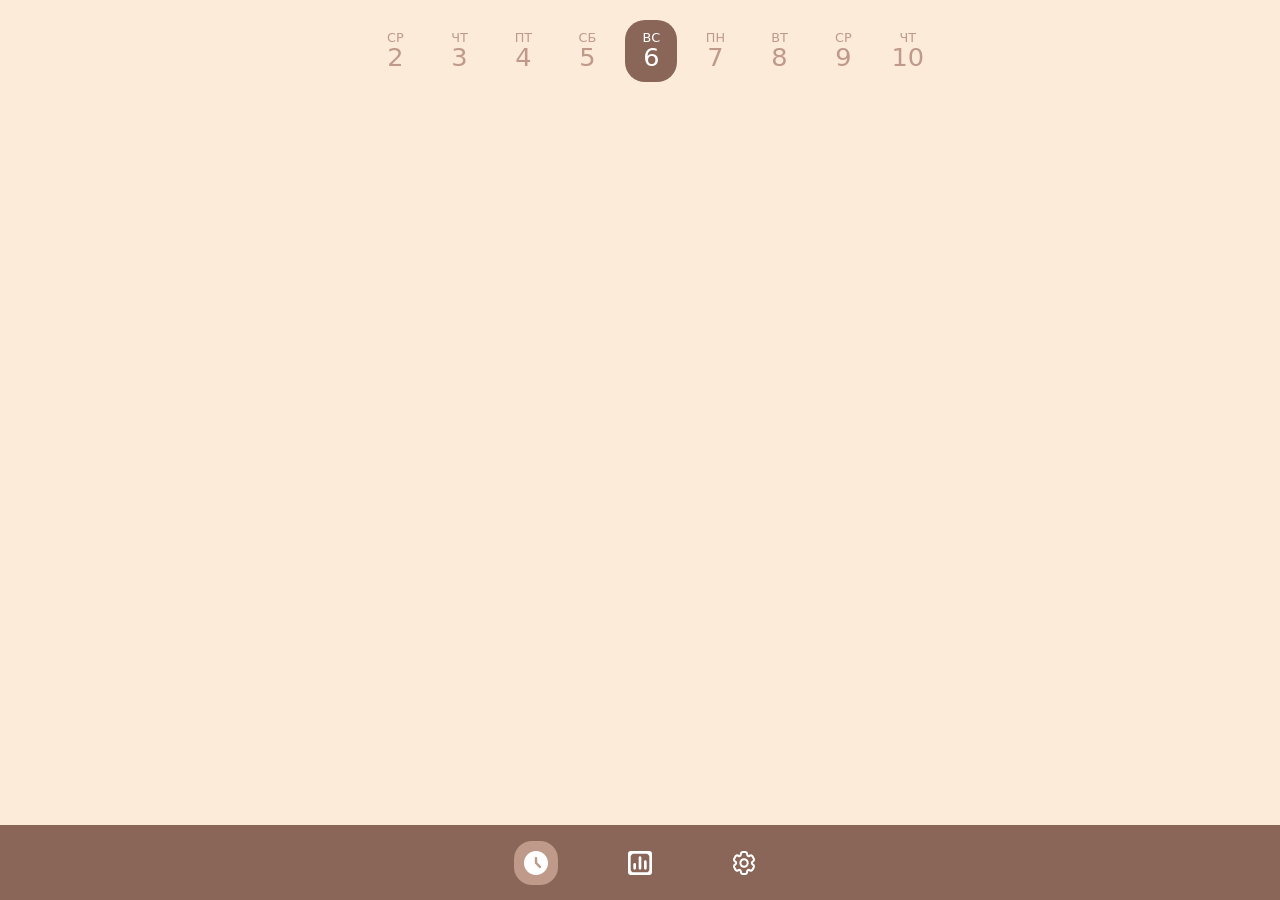
==== index.html @ 72b43a77 "Fix bottom nav attempt" ====
<!doctype html>
<html lang="ru">
  <head>
    <meta charset="UTF-8" />
    <meta
      name="viewport"
      content="width=device-width, initial-scale=1.0, viewport-fit=cover, user-scalable=no"
    />
    <title>Mebbnu</title>
    <link rel="stylesheet" href="css/main.css" />
  </head>
  <body>
    <nav class="top-nav">
      <ul class="calendar-menu" id="calendarMenu"></ul>
    </nav>
    <nav class="bottom-nav">
      <ul class="buttons-menu" id="buttonsMenu">
        <li>
          <a href="#" class="nav-tab active" data-target="timer">
            <img src="icons/clock.svg" alt="Timer" class="tab-icon" />
          </a>
        </li>
        <li>
          <a href="#" class="nav-tab" data-target="analytics">
            <img src="icons/stats.svg" alt="Analytics" class="tab-icon" />
          </a>
        </li>
        <li>
          <a href="#" class="nav-tab" data-target="settings">
            <img src="icons/settings.svg" alt="Settings" class="tab-icon" />
          </a>
        </li>
      </ul>
    </nav>
    <script src="js/app.js" type="module"></script>
  </body>
</html>
---- css/main.css ----
/* Imports */
@import "top-nav.css";
@import "bottom-nav.css";

/* Core */
* {
  box-sizing: border-box;
  margin: 0;
  padding: 0;
}

body {
  font-family:
    system-ui,
    -apple-system,
    sans-serif;
  background: #fdebd9;
  padding: 20px;
}

.no-select {
  -webkit-user-select: none; /* Safari */
  -ms-user-select: none; /* IE 10 and older */
  user-select: none; /* Standard syntax (Chrome, Firefox, Edge) */
}
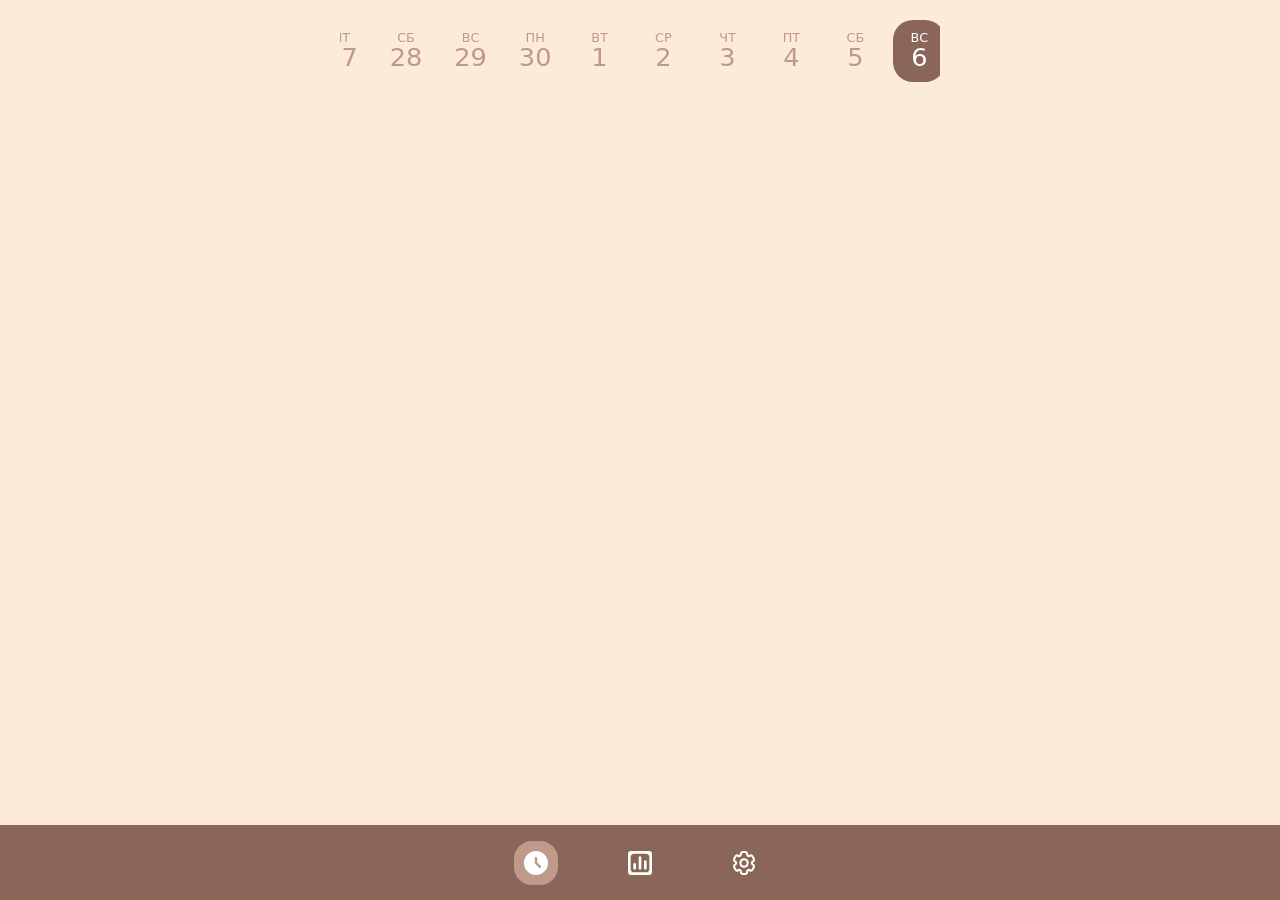
==== commit 2d6e260d: "Icon added web" ====
--- a/index.html
+++ b/index.html
@@ -1,6 +1,7 @@
 <!doctype html>
 <html lang="ru">
   <head>
+    <link rel="icon" type="image/x-icon" href="/icons/icon.svg" />
     <meta charset="UTF-8" />
     <meta
       name="viewport"
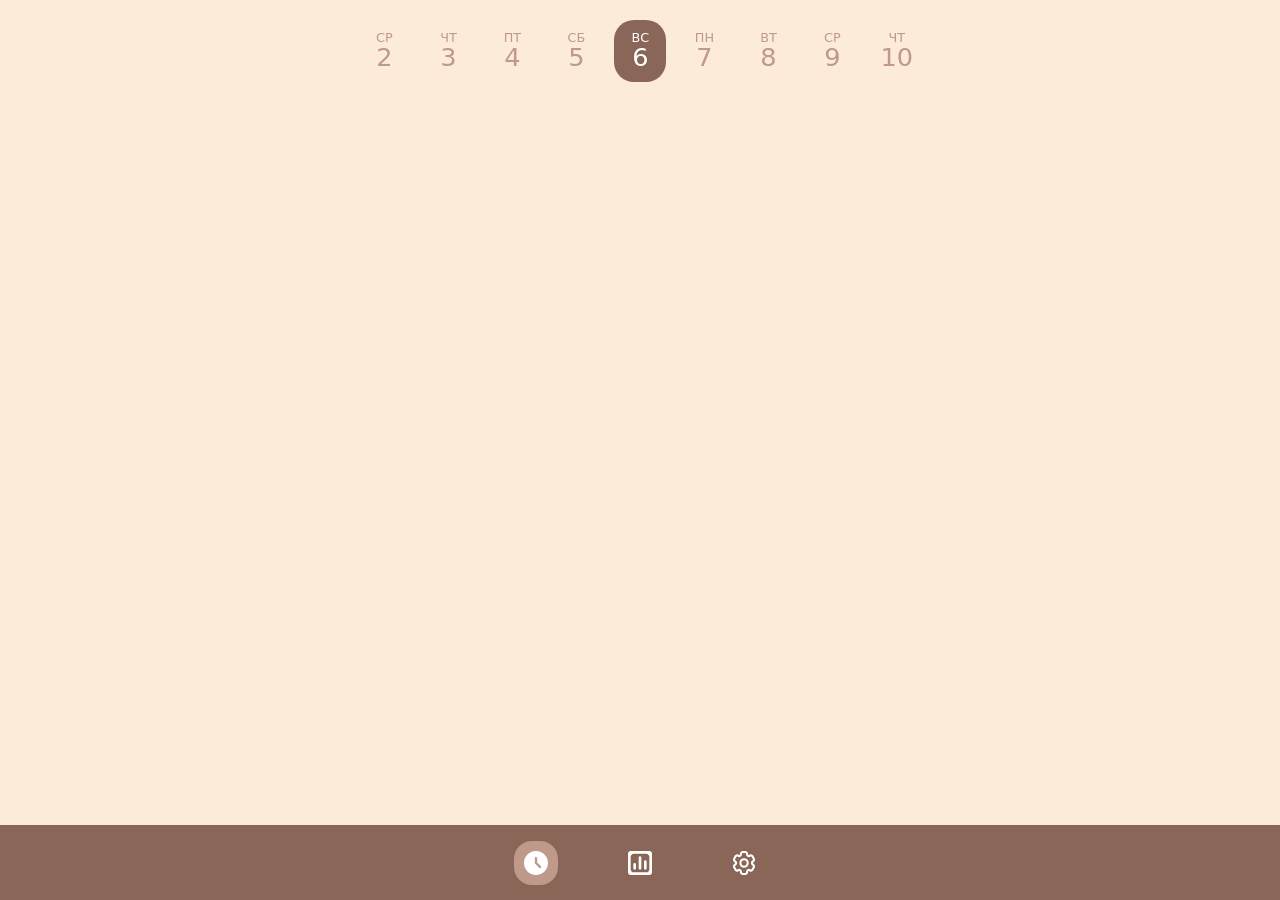
==== commit 82dd0f55: "Fix icon ios not displayed" ====
--- a/index.html
+++ b/index.html
@@ -2,6 +2,7 @@
 <html lang="ru">
   <head>
     <link rel="icon" type="image/x-icon" href="/icons/icon.svg" />
+    <link rel="apple-touch-icon" href="/icons/icon.svg" />
     <meta charset="UTF-8" />
     <meta
       name="viewport"
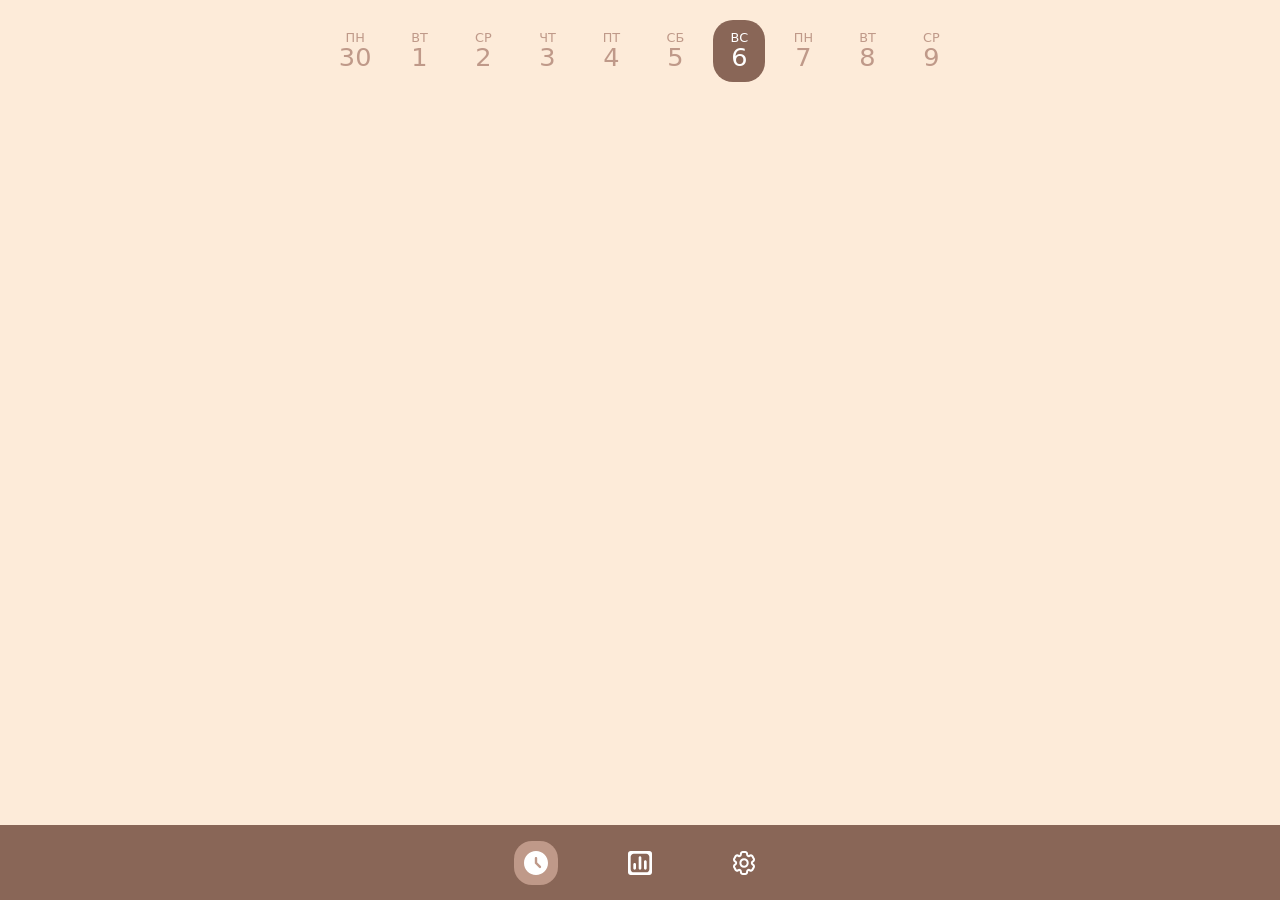
==== commit 421a02c5: "Fix icon ios not displayed" ====
--- a/index.html
+++ b/index.html
@@ -2,11 +2,11 @@
 <html lang="ru">
   <head>
     <link rel="icon" type="image/x-icon" href="/icons/icon.svg" />
-    <link rel="apple-touch-icon" href="/icons/icon.svg" />
+    <link rel="manifest" href="manifest.json" />
     <meta charset="UTF-8" />
     <meta
       name="viewport"
-      content="width=device-width, initial-scale=1.0, viewport-fit=cover, user-scalable=no"
+      content="width=device-width, initial-scale=1.0, viewport-fit=cover"
     />
     <title>Mebbnu</title>
     <link rel="stylesheet" href="css/main.css" />
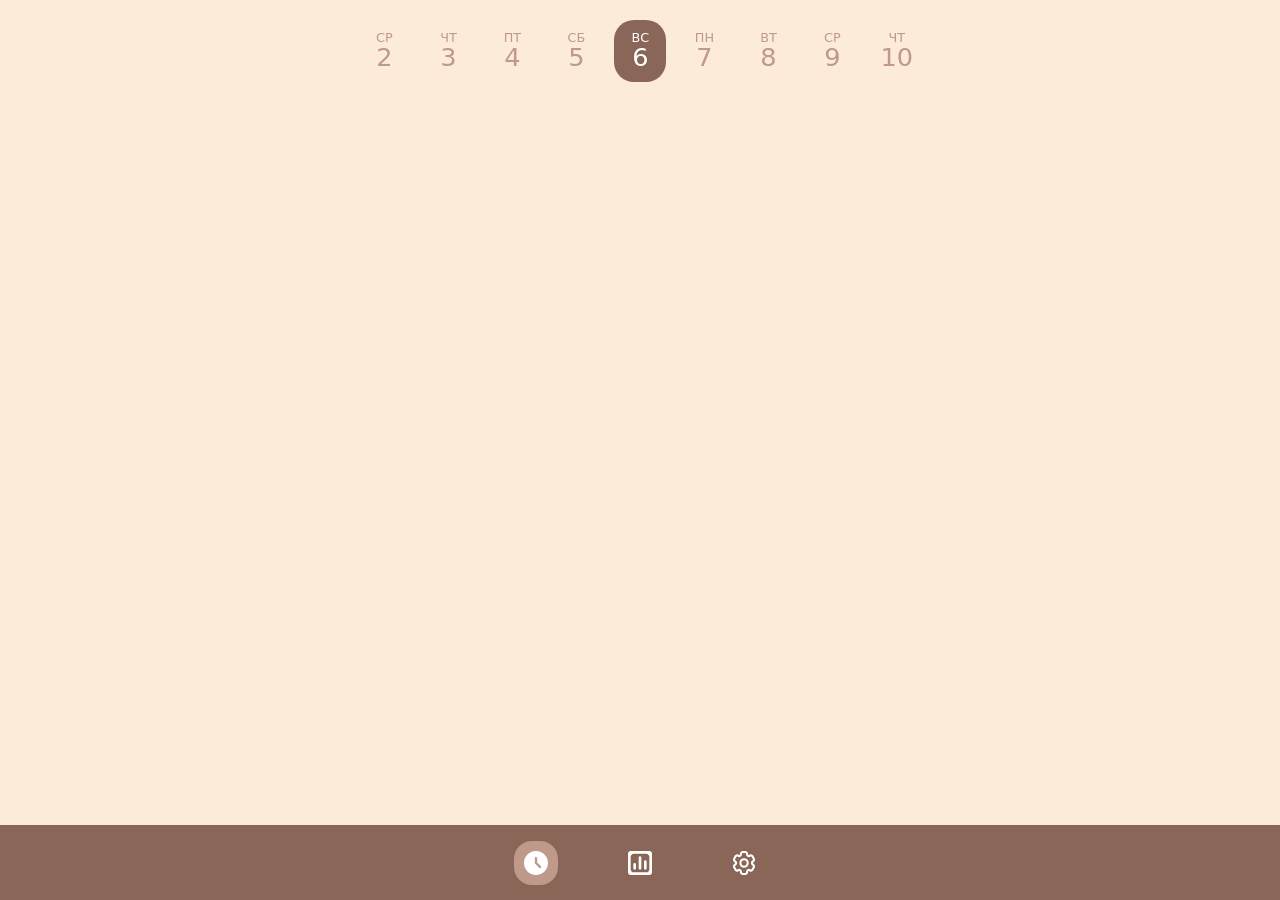
==== commit 0c7a94a2: "Fix icon ios not displayed" ====
--- a/index.html
+++ b/index.html
@@ -6,7 +6,7 @@
     <meta charset="UTF-8" />
     <meta
       name="viewport"
-      content="width=device-width, initial-scale=1.0, viewport-fit=cover"
+      content="width=device-width, initial-scale=1.0, viewport-fit=cover, user-scalable=no"
     />
     <title>Mebbnu</title>
     <link rel="stylesheet" href="css/main.css" />
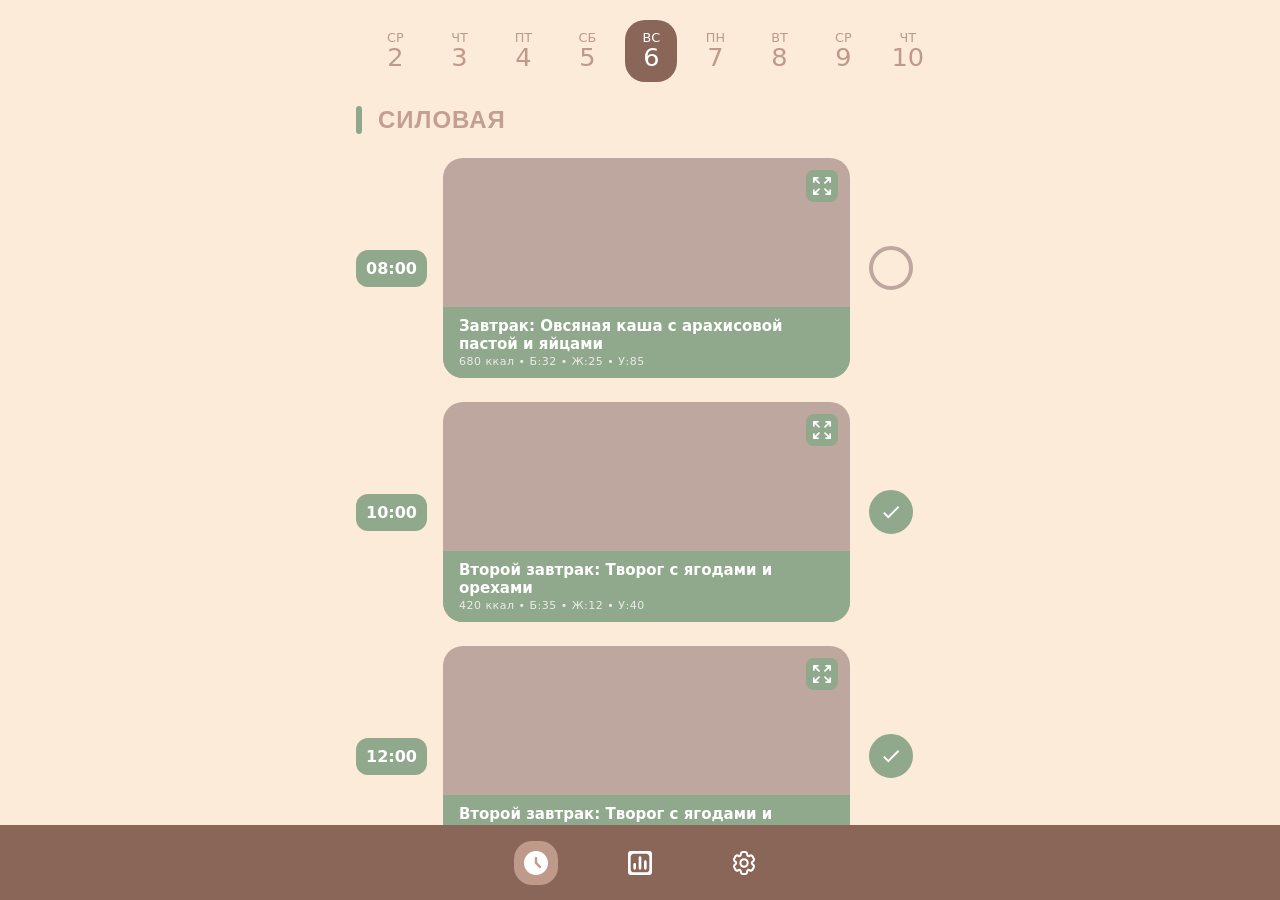
==== commit 001d130b: "Added Meal Cards" ====
--- a/index.html
+++ b/index.html
@@ -12,28 +12,34 @@
     <link rel="stylesheet" href="css/main.css" />
   </head>
   <body>
-    <nav class="top-nav">
-      <ul class="calendar-menu" id="calendarMenu"></ul>
-    </nav>
-    <nav class="bottom-nav">
-      <ul class="buttons-menu" id="buttonsMenu">
-        <li>
-          <a href="#" class="nav-tab active" data-target="timer">
-            <img src="icons/clock.svg" alt="Timer" class="tab-icon" />
-          </a>
-        </li>
-        <li>
-          <a href="#" class="nav-tab" data-target="analytics">
-            <img src="icons/stats.svg" alt="Analytics" class="tab-icon" />
-          </a>
-        </li>
-        <li>
-          <a href="#" class="nav-tab" data-target="settings">
-            <img src="icons/settings.svg" alt="Settings" class="tab-icon" />
-          </a>
-        </li>
-      </ul>
-    </nav>
+    <div class="app-layout">
+      <nav class="top-nav">
+        <ul class="calendar-menu" id="calendarMenu"></ul>
+      </nav>
+      <h2 class="training-title">СИЛОВАЯ</h2>
+      <div class="meal-container" id="mealContainer">
+        <!-- Карточки будут созданы здесь автоматически через JS -->
+      </div>
+      <nav class="bottom-nav">
+        <ul class="buttons-menu" id="buttonsMenu">
+          <li>
+            <a href="#" class="nav-tab active" data-target="timer">
+              <img src="icons/clock.svg" alt="Timer" class="tab-icon" />
+            </a>
+          </li>
+          <li>
+            <a href="#" class="nav-tab" data-target="analytics">
+              <img src="icons/stats.svg" alt="Analytics" class="tab-icon" />
+            </a>
+          </li>
+          <li>
+            <a href="#" class="nav-tab" data-target="settings">
+              <img src="icons/settings.svg" alt="Settings" class="tab-icon" />
+            </a>
+          </li>
+        </ul>
+      </nav>
+    </div>
     <script src="js/app.js" type="module"></script>
   </body>
 </html>
--- a/css/main.css
+++ b/css/main.css
@@ -1,6 +1,8 @@
 /* Imports */
 @import "top-nav.css";
 @import "bottom-nav.css";
+@import "meal-card.css";
+@import "training-title.css";
 
 /* Core */
 * {
@@ -18,6 +20,14 @@
   padding: 20px;
 }
 
+.app-layout {
+  max-width: 600px;
+  margin: 0 auto;
+  padding-left: 16px; /* Одинаковый отступ слева для всех */
+  padding-right: 16px; /* Одинаковый отступ справа для всех */
+  box-sizing: border-box;
+}
+
 .no-select {
   -webkit-user-select: none; /* Safari */
   -ms-user-select: none; /* IE 10 and older */
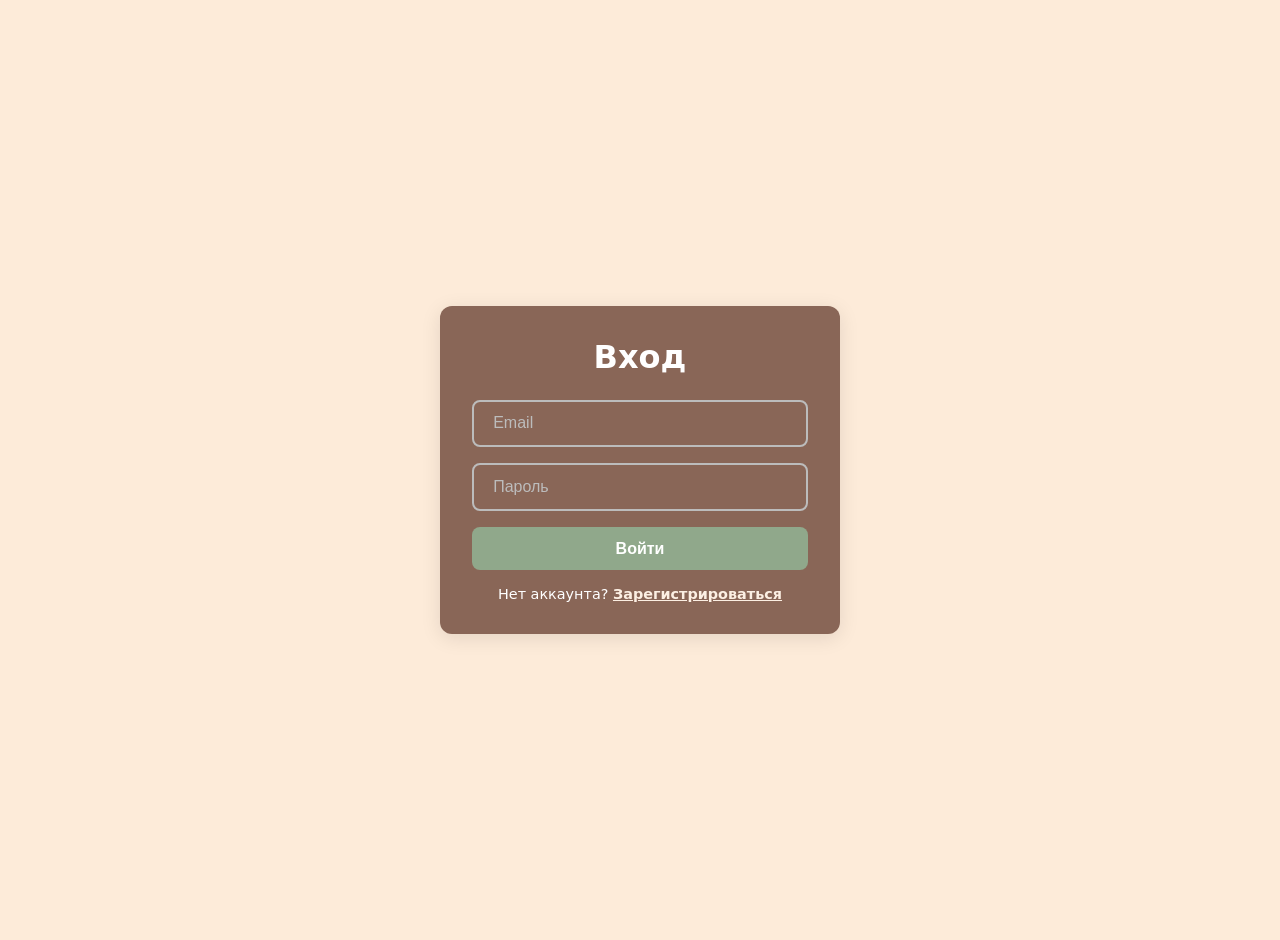
==== commit b87761bc: "Added login form, bottom tabs navigation" ====
--- a/index.html
+++ b/index.html
@@ -12,33 +12,108 @@
     <link rel="stylesheet" href="css/main.css" />
   </head>
   <body>
-    <div class="app-layout">
-      <nav class="top-nav">
-        <ul class="calendar-menu" id="calendarMenu"></ul>
-      </nav>
-      <h2 class="training-title">СИЛОВАЯ</h2>
-      <div class="meal-container" id="mealContainer">
-        <!-- Карточки будут созданы здесь автоматически через JS -->
+    <div id="auth-screen" class="screen active">
+      <div class="auth-box">
+        <h1 id="auth-title">Вход</h1>
+        <p id="auth-error" class="auth-error"></p>
+        <form id="auth-form">
+          <input type="email" id="auth-email" placeholder="Email" required />
+          <input
+            type="password"
+            id="auth-password"
+            placeholder="Пароль"
+            required
+          />
+          <button type="submit" id="auth-submit">Войти</button>
+        </form>
+        <p id="auth-toggle-text">
+          Нет аккаунта? <a href="#" id="auth-toggle-link">Зарегистрироваться</a>
+        </p>
       </div>
-      <nav class="bottom-nav">
-        <ul class="buttons-menu" id="buttonsMenu">
-          <li>
-            <a href="#" class="nav-tab active" data-target="timer">
-              <img src="icons/clock.svg" alt="Timer" class="tab-icon" />
-            </a>
-          </li>
-          <li>
-            <a href="#" class="nav-tab" data-target="analytics">
-              <img src="icons/stats.svg" alt="Analytics" class="tab-icon" />
-            </a>
-          </li>
-          <li>
-            <a href="#" class="nav-tab" data-target="settings">
-              <img src="icons/settings.svg" alt="Settings" class="tab-icon" />
-            </a>
-          </li>
-        </ul>
-      </nav>
+    </div>
+
+    <div id="onboarding-screen" class="screen">
+      <div class="onboarding-box">
+        <div class="onboarding-wrapper">
+          <div id="step-1" class="onboarding-step active">
+            <h2>Сколько вы весите?</h2>
+            <p class="subtitle">Это поможет вам следить за изменениями</p>
+            <div class="weight-display">
+              <span id="current-weight-val" class="weight-value">70</span>
+              <span class="weight-unit">кг</span>
+            </div>
+            <div class="picker" id="picker-current">
+              <div class="picker-highlight"></div>
+              <div class="picker-list"></div>
+            </div>
+            <p class="footer-text">Вы сможете изменить это позже</p>
+            <button type="button" id="btn-step-1" class="calc-btn">
+              ДАЛЕЕ
+            </button>
+          </div>
+
+          <div id="step-2" class="onboarding-step">
+            <h2>Какой вес вы хотите достичь?</h2>
+            <p class="subtitle">Укажите цель и начните путь</p>
+            <div class="weight-display">
+              <span id="target-weight-val" class="weight-value">65</span>
+              <span class="weight-unit">кг</span>
+            </div>
+            <div class="picker" id="picker-target">
+              <div class="picker-highlight"></div>
+              <div class="picker-list"></div>
+            </div>
+            <p class="footer-text">Вы сможете изменить это позже</p>
+            <button type="button" id="btn-step-2" class="calc-btn">
+              ЗАВЕРШИТЬ
+            </button>
+          </div>
+        </div>
+      </div>
+    </div>
+
+    <div id="main-app" class="screen">
+      <div class="app-layout">
+        <nav class="top-nav">
+          <ul class="calendar-menu" id="calendarMenu"></ul>
+        </nav>
+        <div class="tab-content active" id="timer">
+          <h2 class="training-title">СИЛОВАЯ</h2>
+          <div class="meal-container" id="mealContainer"></div>
+        </div>
+        <div class="tab-content" id="analytics">
+          <h2 class="training-title">АНАЛИТИКА</h2>
+        </div>
+        <div class="tab-content" id="settings">
+          <h2 class="training-title">НАСТРОЙКИ</h2>
+        </div>
+        <nav class="bottom-nav">
+          <ul class="buttons-menu" id="buttonsMenu">
+            <li>
+              <a href="#" class="nav-tab active" data-target="timer"
+                ><img src="icons/clock.svg" alt="Timer" class="tab-icon"
+              /></a>
+            </li>
+            <li>
+              <a href="#" class="nav-tab" data-target="analytics"
+                ><img src="icons/stats.svg" alt="Analytics" class="tab-icon"
+              /></a>
+            </li>
+            <li>
+              <a href="#" class="nav-tab" data-target="settings"
+                ><img src="icons/settings.svg" alt="Settings" class="tab-icon"
+              /></a>
+            </li>
+          </ul>
+        </nav>
+      </div>
+    </div>
+    <div id="recipe-modal" class="modal-overlay">
+      <div class="modal-content">
+        <div id="modal-body">
+          <!-- Сюда JavaScript будет вставлять данные рецепта -->
+        </div>
+      </div>
     </div>
     <script src="js/app.js" type="module"></script>
   </body>
--- a/css/main.css
+++ b/css/main.css
@@ -3,12 +3,22 @@
 @import "bottom-nav.css";
 @import "meal-card.css";
 @import "training-title.css";
+@import "recipe.css";
+@import "auth.css";
+@import "onboarding.css";
 
 /* Core */
 * {
   box-sizing: border-box;
   margin: 0;
   padding: 0;
+}
+
+html,
+body {
+  width: 100%;
+  height: 100%;
+  overflow: hidden;
 }
 
 body {
@@ -33,3 +43,11 @@
   -ms-user-select: none; /* IE 10 and older */
   user-select: none; /* Standard syntax (Chrome, Firefox, Edge) */
 }
+
+.tab-content {
+  display: none;
+}
+
+.tab-content.active {
+  display: block;
+}
